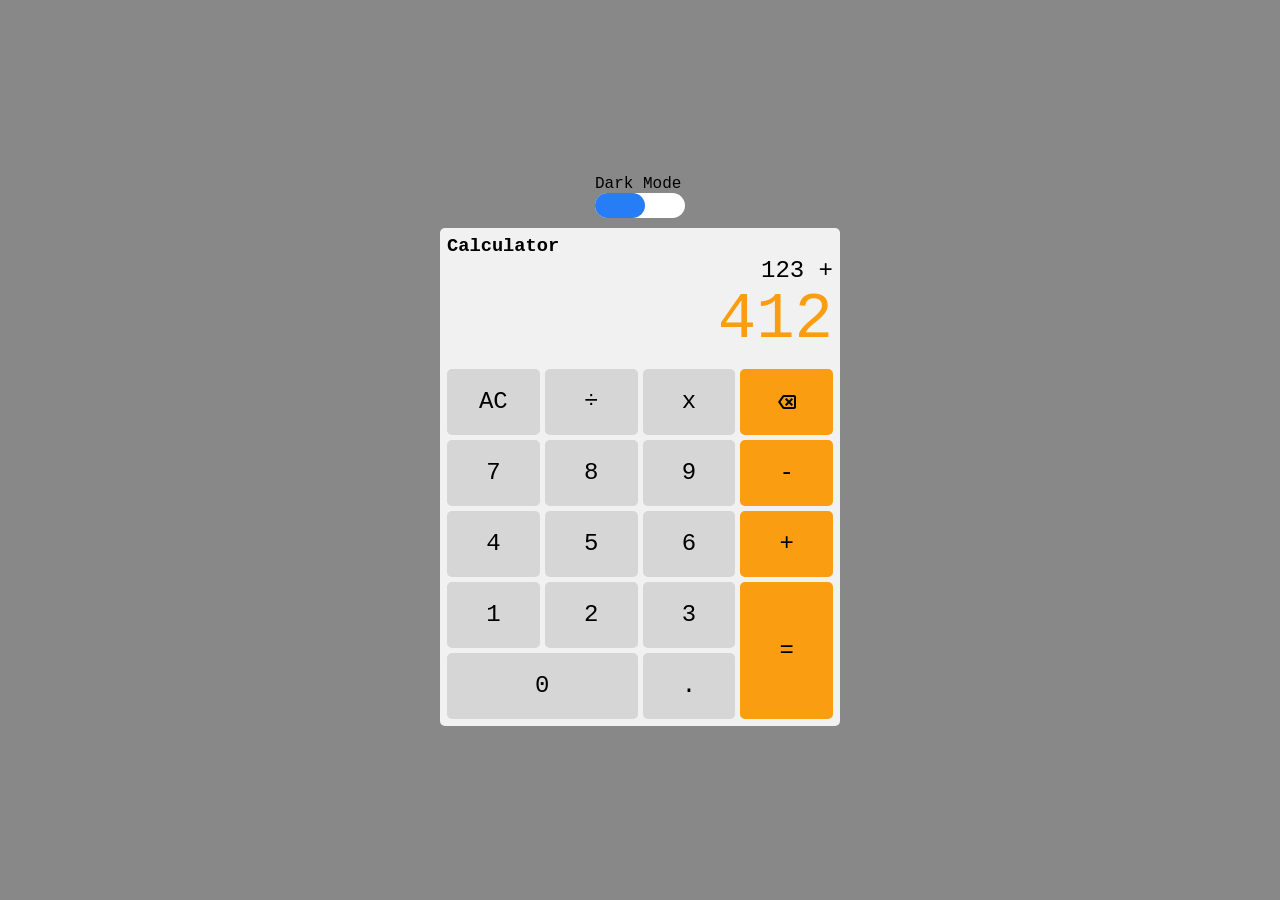
==== calculator/index.html @ 1be3dca4 "added projects calc & timer" ====
<!DOCTYPE html>
<html lang="en">
<head>
    <meta charset="UTF-8">
    <meta http-equiv="X-UA-Compatible" content="IE=edge">
    <meta name="viewport" content="width=device-width, initial-scale=1.0">
    <link rel="stylesheet" href="https://fonts.googleapis.com/css2?family=Material+Symbols+Outlined:opsz,wght,FILL,GRAD@24,400,0,0" />
    <title>Basic Calculator</title>
    <link rel="stylesheet" href="styles/style.css">
    <script src="script.js" defer></script>
</head>
<body>
    <section class="dark-mode"> <!-- dark mode -->
        <p>Dark Mode</p>
        <div class="dark-mode-surface">
            <div class="circle" onclick="switchDarkMode()"></div>
        </div>
    </section> <!-- calculator -->
    <main id="calc" class="calc">
        <h3>Calculator</h3>
        <section id="operations">
            <div id="previous-operation">123 +</div>
            <div id="current-operation">412</div>
        </section>
        <section id="buttons-container">

            <button id="clear-btn">AC</button>
            <button class="operator">÷</button>
            <button class="operator">x</button>
            <button id="delete-btn" class="material-symbols-outlined">backspace</button>

            <button class="number">7</button>
            <button class="number">8</button>
            <button class="number">9</button>
            <button class="operator">-</button>
            
            <button class="number">4</button>
            <button class="number">5</button>
            <button class="number">6</button>
            <button class="operator">+</button>

            <button class="number">1</button>
            <button class="number">2</button>
            <button class="number">3</button>
            <button id="equal-btn">=</button>

            <button class="number" id="zero">0</button>
            <button class="number">.</button>

        </section>
    </main>
</body>
</html>
---- calculator/styles/style.css ----
@charset "UTF-8";


* {
    margin: 0;
    padding: 0;
    box-sizing: border-box;
    font-family: 'Courier New', Courier, monospace;
}

body {
    display: flex;
    justify-content: center;
    align-items: center;
    flex-direction: column;
    width: 100vw;
    height: 100vh;
    background: rgb(136, 136, 136);
}

.dark-mode-surface {
    width: 90px;
    height: 25px;
    border-radius: 15px;
    background-color: white;
    margin-bottom: 10px;
}

.circle {
    width: 50px;
    height: 100%;
    border-radius: 15px;
    background-color: #277df5;
    cursor: pointer;
    transition: .2s ease;
}

.slide { margin-left: 45%; }

main.calc {
    width: 400px;
    background-color: rgb(241, 241, 241);
    color: black;
    padding: 7px;
    border-radius: 5px;
}

#operations {
    min-height: 7em;
    text-align: right;
    word-wrap: break-word;
}

#previous-operation {
    font-size: 1.5em;
}

#current-operation {
    font-size: 4em;
    color: #FA9D11;
}

#buttons-container {
    display: grid;
    grid-template-columns: repeat(4, 1fr);
    gap: 5px;
    height: 74%;
    height: 350px;
}

#buttons-container button {
    font-size: 1.5em;
    outline: 0;
    border: none;
    border-radius: 5px;
    cursor: pointer;
    background-color: rgb(214, 214, 214);
    color: black;
}

#zero { grid-column: span 2; }
#equal-btn { grid-row: span 2; }

#buttons-container button:nth-child(4),
#buttons-container button:nth-child(8),
#buttons-container button:nth-child(12),
#buttons-container button:nth-child(16) {
    background-color: #FA9D11 !important;
}
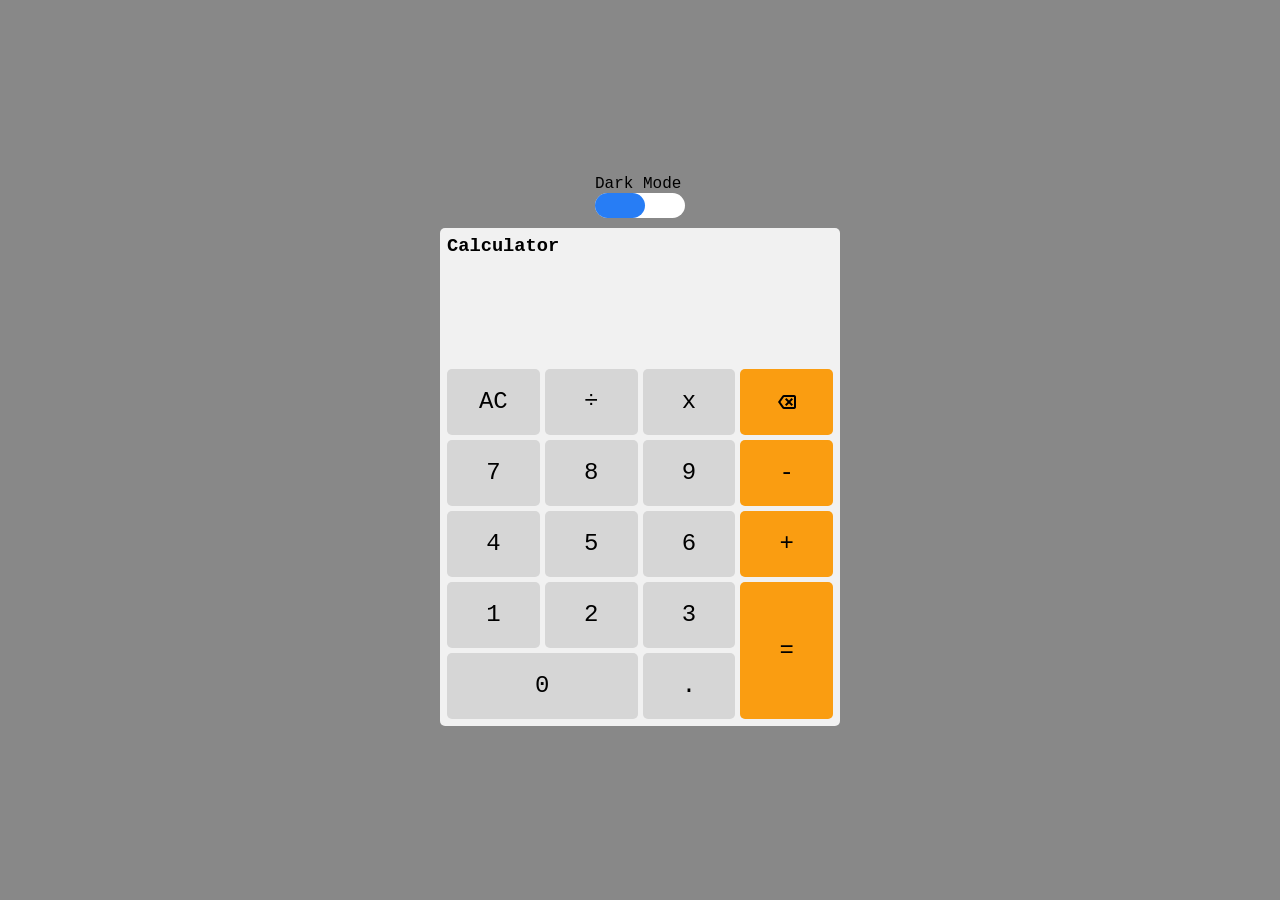
==== commit b5821ee2: "Update index.html" ====
--- a/calculator/index.html
+++ b/calculator/index.html
@@ -19,8 +19,8 @@
     <main id="calc" class="calc">
         <h3>Calculator</h3>
         <section id="operations">
-            <div id="previous-operation">123 +</div>
-            <div id="current-operation">412</div>
+            <div id="previous-operation"></div>
+            <div id="current-operation"></div>
         </section>
         <section id="buttons-container">
 
